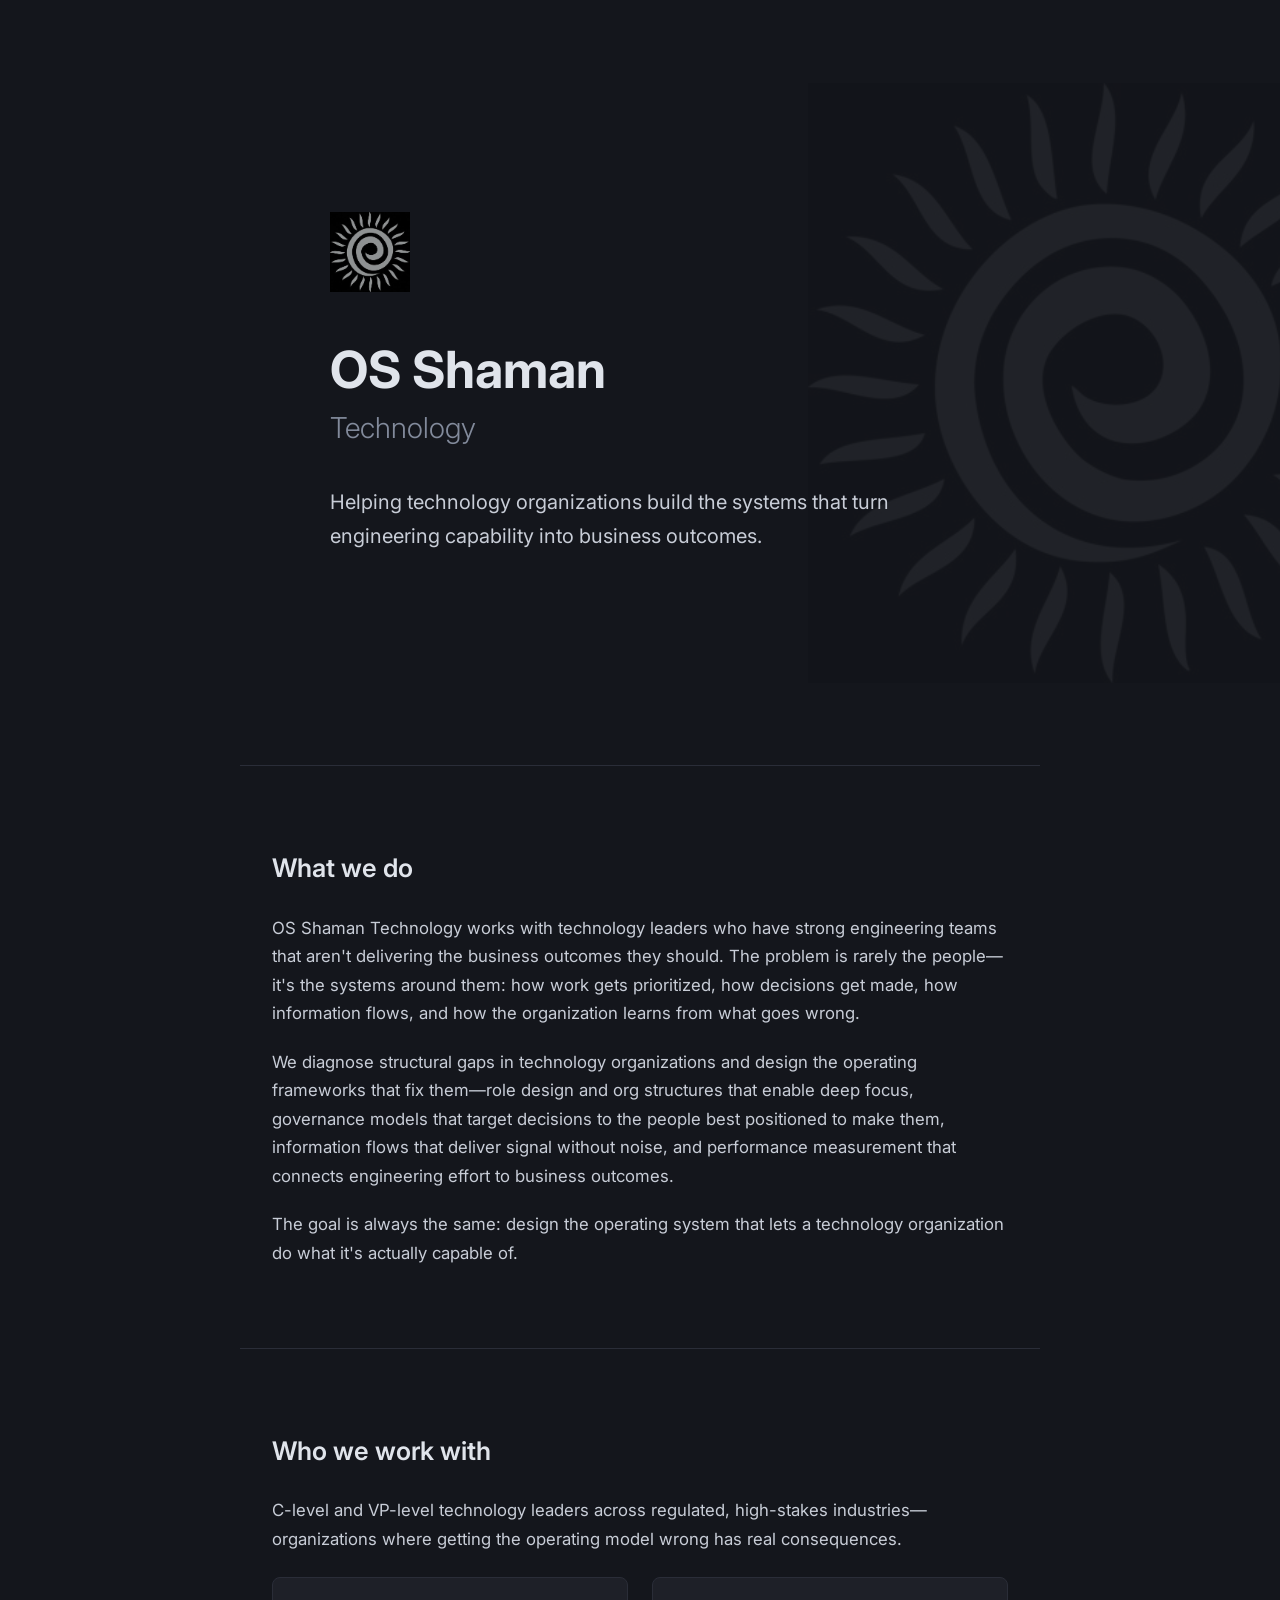
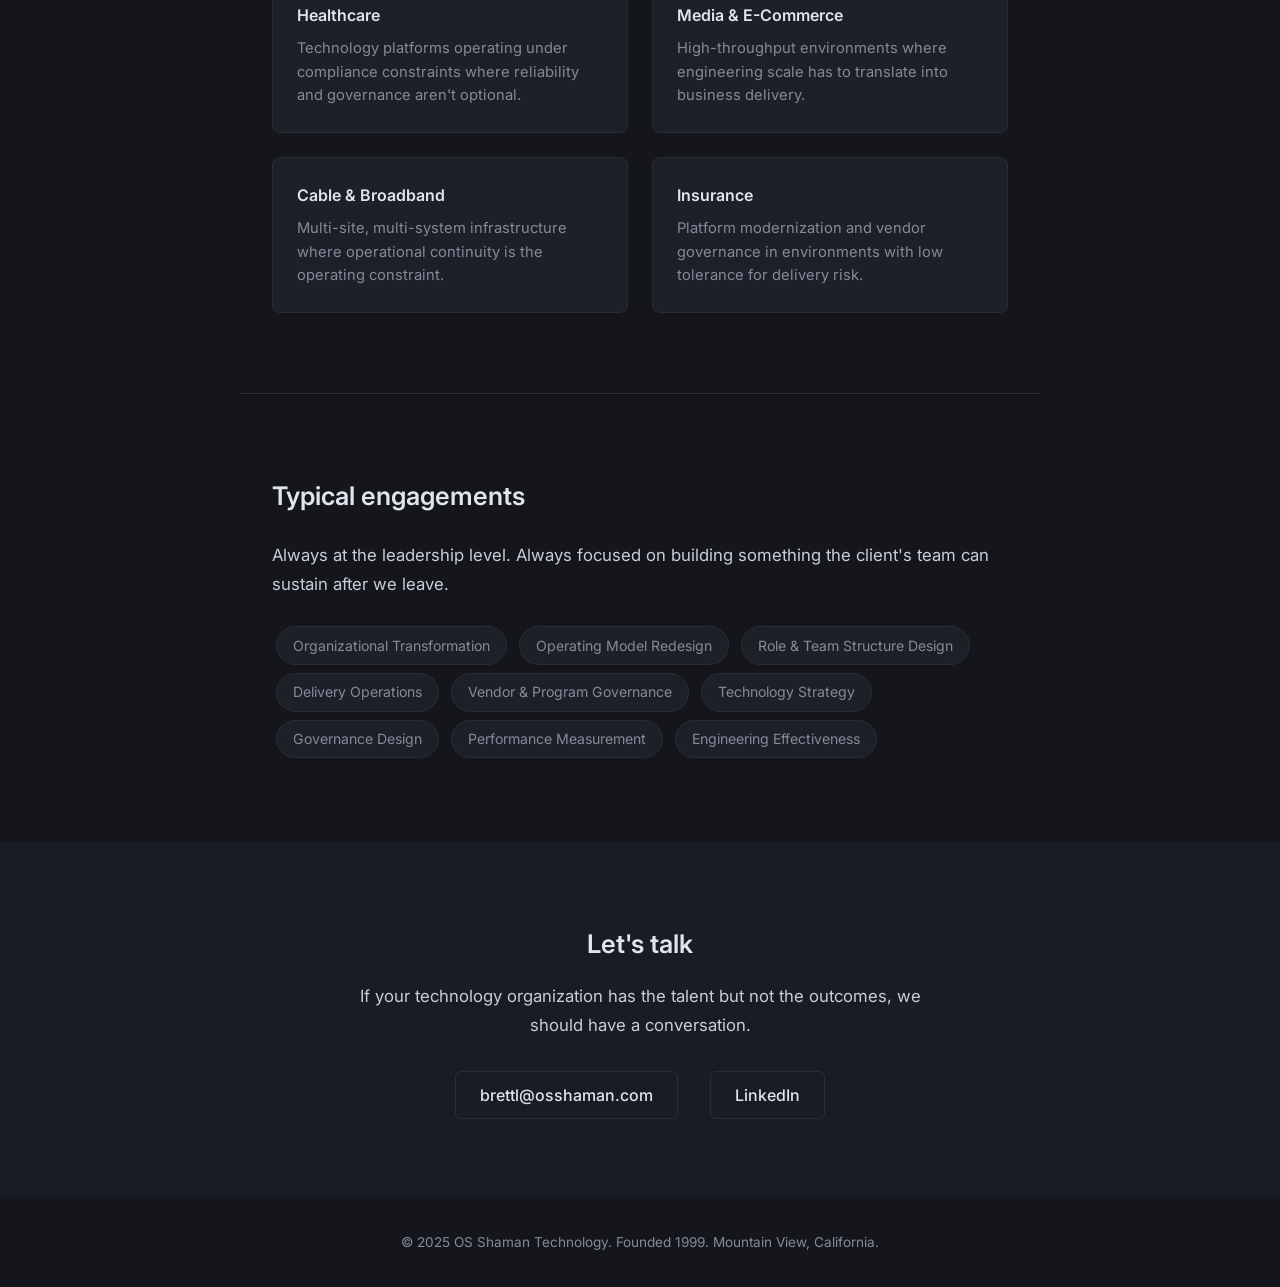
==== index.html @ b8c94a6d "Initial page" ====
<!DOCTYPE html>
<html lang="en">
<head>
    <meta charset="UTF-8">
    <meta name="viewport" content="width=device-width, initial-scale=1.0">
    <title>OS Shaman Technology</title>
    <meta name="description" content="Helping technology organizations build the systems that turn engineering capability into business outcomes.">
    <link rel="preconnect" href="https://fonts.googleapis.com">
    <link rel="preconnect" href="https://fonts.gstatic.com" crossorigin>
    <link href="https://fonts.googleapis.com/css2?family=Inter:wght@300;400;500;600;700&display=swap" rel="stylesheet">
    <style>
        * {
            margin: 0;
            padding: 0;
            box-sizing: border-box;
        }

        :root {
            --bg-primary: #14161c;
            --bg-secondary: #1a1c24;
            --bg-card: #1e2028;
            --text-primary: #c8cdd7;
            --text-heading: #e0e4eb;
            --text-muted: #828a9b;
            --accent: #8c94a5;
            --border: #2a2d38;
        }

        body {
            font-family: 'Inter', -apple-system, BlinkMacSystemFont, sans-serif;
            background-color: var(--bg-primary);
            color: var(--text-primary);
            line-height: 1.7;
            -webkit-font-smoothing: antialiased;
        }

        /* ── Hero ── */
        .hero {
            min-height: 85vh;
            display: flex;
            align-items: center;
            justify-content: center;
            padding: 4rem 2rem;
            position: relative;
            overflow: hidden;
        }

        .hero-bg {
            position: absolute;
            right: -10%;
            top: 50%;
            transform: translateY(-50%);
            width: 600px;
            height: 600px;
            opacity: 0.06;
            pointer-events: none;
        }

        .hero-bg img {
            width: 100%;
            height: 100%;
            object-fit: contain;
            filter: invert(1);
        }

        .hero-content {
            max-width: 800px;
            position: relative;
            z-index: 1;
        }

        .hero-logo {
            width: 80px;
            height: 80px;
            margin-bottom: 2.5rem;
            filter: invert(1) brightness(0.65);
        }

        .hero-title {
            font-size: 3.2rem;
            font-weight: 700;
            color: var(--text-heading);
            line-height: 1.15;
            margin-bottom: 0.3rem;
        }

        .hero-subtitle {
            font-size: 1.8rem;
            font-weight: 300;
            color: var(--text-muted);
            margin-bottom: 2rem;
        }

        .hero-tagline {
            font-size: 1.25rem;
            color: var(--text-primary);
            font-weight: 400;
            max-width: 620px;
            line-height: 1.7;
        }

        /* ── Sections ── */
        .section {
            padding: 5rem 2rem;
            max-width: 800px;
            margin: 0 auto;
        }

        .section-title {
            font-size: 1.6rem;
            font-weight: 600;
            color: var(--text-heading);
            margin-bottom: 1.5rem;
        }

        .section p {
            margin-bottom: 1.25rem;
            font-size: 1.05rem;
        }

        .section p:last-child {
            margin-bottom: 0;
        }

        /* ── Divider ── */
        .divider {
            max-width: 800px;
            margin: 0 auto;
            border: none;
            border-top: 1px solid var(--border);
        }

        /* ── Work With section ── */
        .work-with-grid {
            display: grid;
            grid-template-columns: 1fr 1fr;
            gap: 1.5rem;
            margin-top: 1.5rem;
        }

        .work-with-item {
            padding: 1.5rem;
            background: var(--bg-card);
            border: 1px solid var(--border);
            border-radius: 8px;
        }

        .work-with-item h3 {
            font-size: 1rem;
            font-weight: 600;
            color: var(--text-heading);
            margin-bottom: 0.5rem;
        }

        .work-with-item p {
            font-size: 0.92rem;
            color: var(--text-muted);
            margin-bottom: 0;
            line-height: 1.6;
        }

        /* ── Engagements ── */
        .engagements {
            margin-top: 1.5rem;
        }

        .engagement-tag {
            display: inline-block;
            padding: 0.4rem 1rem;
            background: var(--bg-card);
            border: 1px solid var(--border);
            border-radius: 20px;
            font-size: 0.88rem;
            color: var(--text-muted);
            margin: 0.25rem 0.25rem;
        }

        /* ── Contact ── */
        .contact {
            padding: 5rem 2rem;
            text-align: center;
            background: var(--bg-secondary);
        }

        .contact-inner {
            max-width: 600px;
            margin: 0 auto;
        }

        .contact-title {
            font-size: 1.6rem;
            font-weight: 600;
            color: var(--text-heading);
            margin-bottom: 1rem;
        }

        .contact-text {
            font-size: 1.05rem;
            color: var(--text-primary);
            margin-bottom: 2rem;
        }

        .contact-links {
            display: flex;
            justify-content: center;
            gap: 2rem;
            flex-wrap: wrap;
        }

        .contact-link {
            color: var(--text-heading);
            text-decoration: none;
            font-size: 1rem;
            font-weight: 500;
            padding: 0.6rem 1.5rem;
            border: 1px solid var(--border);
            border-radius: 6px;
            transition: border-color 0.2s, background 0.2s;
        }

        .contact-link:hover {
            border-color: var(--accent);
            background: var(--bg-card);
        }

        /* ── Footer ── */
        .footer {
            padding: 2rem;
            text-align: center;
            font-size: 0.85rem;
            color: var(--text-muted);
        }

        /* ── Responsive ── */
        @media (max-width: 768px) {
            .hero-title {
                font-size: 2.2rem;
            }
            .hero-subtitle {
                font-size: 1.3rem;
            }
            .hero-tagline {
                font-size: 1.05rem;
            }
            .work-with-grid {
                grid-template-columns: 1fr;
            }
            .hero-bg {
                width: 400px;
                height: 400px;
                right: -20%;
            }
            .section-title {
                font-size: 1.35rem;
            }
        }

        @media (max-width: 480px) {
            .hero-title {
                font-size: 1.8rem;
            }
            .hero-subtitle {
                font-size: 1.1rem;
            }
            .contact-links {
                flex-direction: column;
                align-items: center;
            }
        }
    </style>
</head>
<body>

    <!-- Hero -->
    <section class="hero">
        <div class="hero-bg">
            <img src="logo.jpg" alt="">
        </div>
        <div class="hero-content">
            <img src="logo.jpg" alt="OS Shaman" class="hero-logo">
            <h1 class="hero-title">OS Shaman</h1>
            <p class="hero-subtitle">Technology</p>
            <p class="hero-tagline">Helping technology organizations build the systems that turn engineering capability into business outcomes.</p>
        </div>
    </section>

    <hr class="divider">

    <!-- What We Do -->
    <section class="section">
        <h2 class="section-title">What we do</h2>
        <p>OS Shaman Technology works with technology leaders who have strong engineering teams that aren't delivering the business outcomes they should. The problem is rarely the people&mdash;it's the systems around them: how work gets prioritized, how decisions get made, how information flows, and how the organization learns from what goes wrong.</p>
        <p>We diagnose structural gaps in technology organizations and design the operating frameworks that fix them&mdash;role design and org structures that enable deep focus, governance models that target decisions to the people best positioned to make them, information flows that deliver signal without noise, and performance measurement that connects engineering effort to business outcomes.</p>
        <p>The goal is always the same: design the operating system that lets a technology organization do what it's actually capable of.</p>
    </section>

    <hr class="divider">

    <!-- Who We Work With -->
    <section class="section">
        <h2 class="section-title">Who we work with</h2>
        <p>C-level and VP-level technology leaders across regulated, high-stakes industries&mdash;organizations where getting the operating model wrong has real consequences.</p>
        <div class="work-with-grid">
            <div class="work-with-item">
                <h3>Healthcare</h3>
                <p>Technology platforms operating under compliance constraints where reliability and governance aren't optional.</p>
            </div>
            <div class="work-with-item">
                <h3>Media &amp; E-Commerce</h3>
                <p>High-throughput environments where engineering scale has to translate into business delivery.</p>
            </div>
            <div class="work-with-item">
                <h3>Cable &amp; Broadband</h3>
                <p>Multi-site, multi-system infrastructure where operational continuity is the operating constraint.</p>
            </div>
            <div class="work-with-item">
                <h3>Insurance</h3>
                <p>Platform modernization and vendor governance in environments with low tolerance for delivery risk.</p>
            </div>
        </div>
    </section>

    <hr class="divider">

    <!-- Typical Engagements -->
    <section class="section">
        <h2 class="section-title">Typical engagements</h2>
        <p>Always at the leadership level. Always focused on building something the client's team can sustain after we leave.</p>
        <div class="engagements">
            <span class="engagement-tag">Organizational Transformation</span>
            <span class="engagement-tag">Operating Model Redesign</span>
            <span class="engagement-tag">Role &amp; Team Structure Design</span>
            <span class="engagement-tag">Delivery Operations</span>
            <span class="engagement-tag">Vendor &amp; Program Governance</span>
            <span class="engagement-tag">Technology Strategy</span>
            <span class="engagement-tag">Governance Design</span>
            <span class="engagement-tag">Performance Measurement</span>
            <span class="engagement-tag">Engineering Effectiveness</span>
        </div>
    </section>

    <!-- Contact -->
    <section class="contact">
        <div class="contact-inner">
            <h2 class="contact-title">Let's talk</h2>
            <p class="contact-text">If your technology organization has the talent but not the outcomes, we should have a conversation.</p>
            <div class="contact-links">
                <a href="mailto:brettl@osshaman.com" class="contact-link">brettl@osshaman.com</a>
                <a href="https://www.linkedin.com/in/blemoine" class="contact-link" target="_blank" rel="noopener">LinkedIn</a>
            </div>
        </div>
    </section>

    <footer class="footer">
        &copy; 2025 OS Shaman Technology. Founded 1999. Mountain View, California.
    </footer>

</body>
</html>
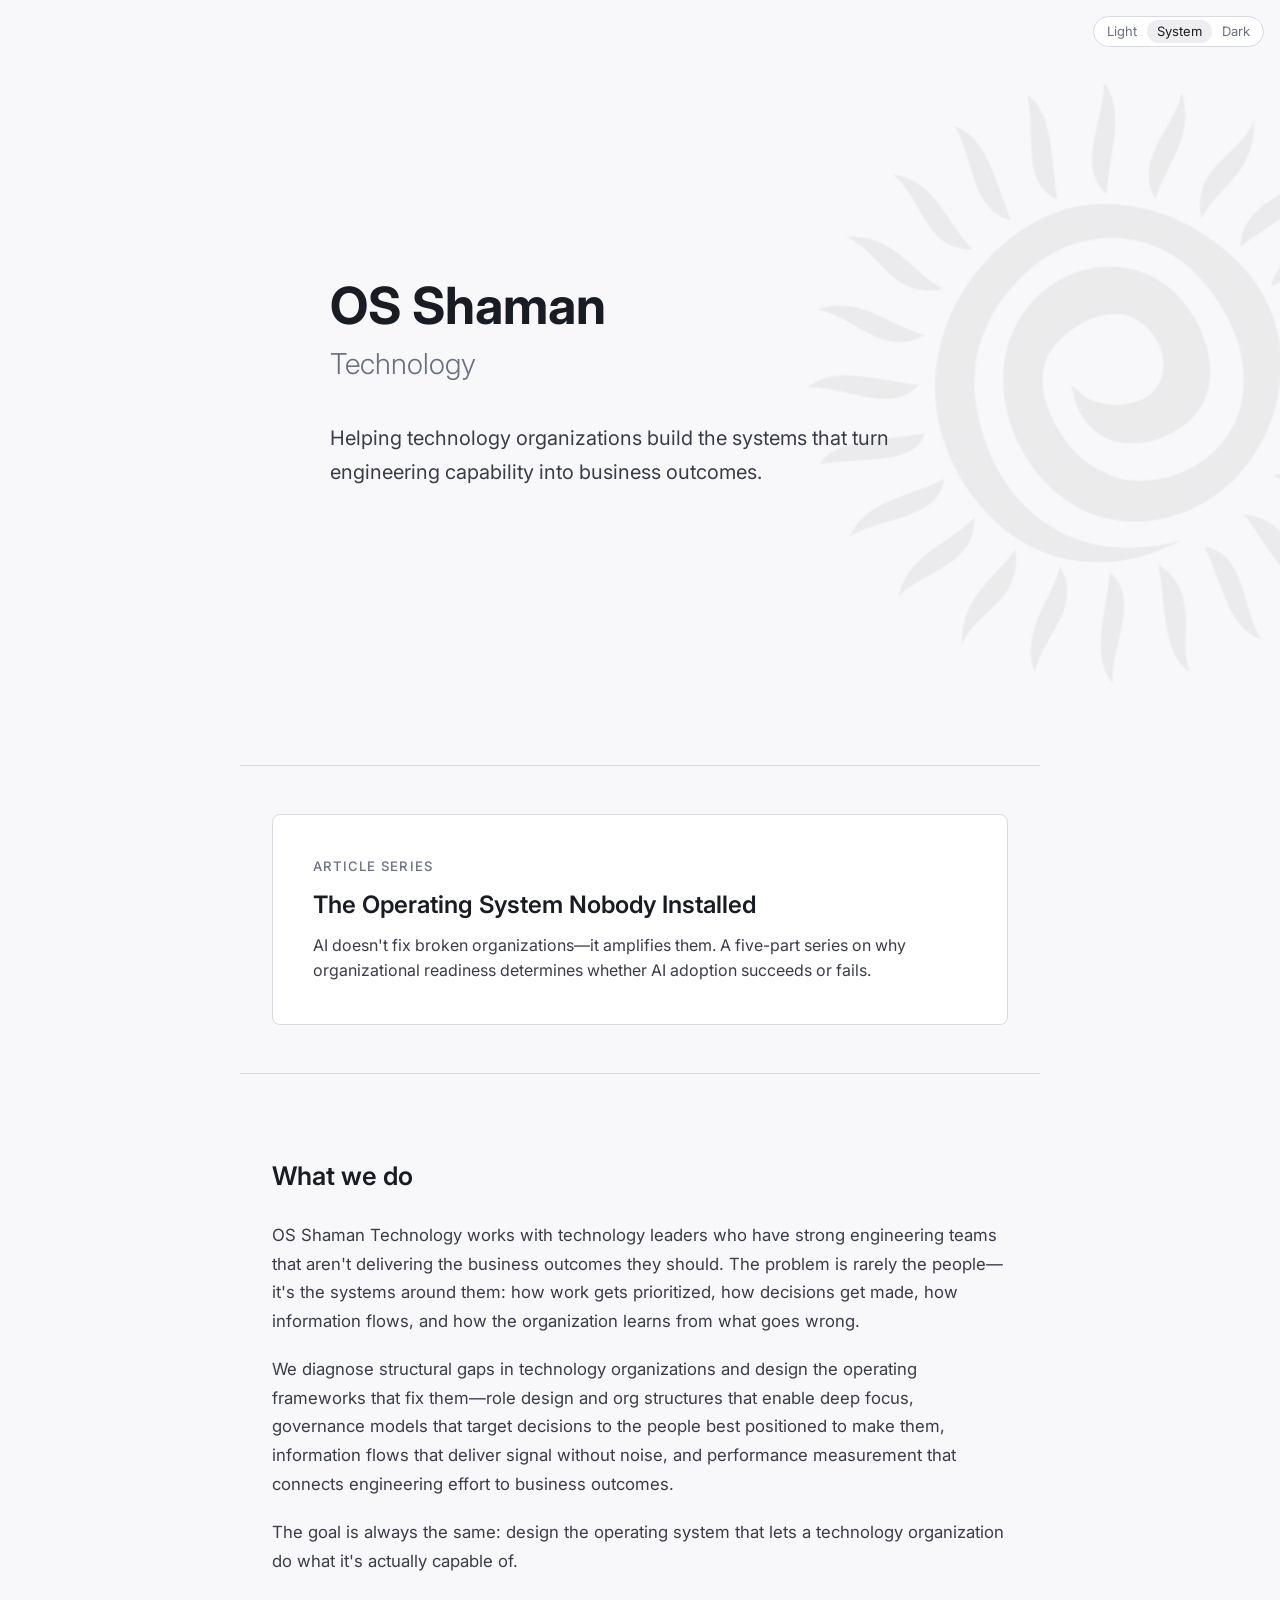
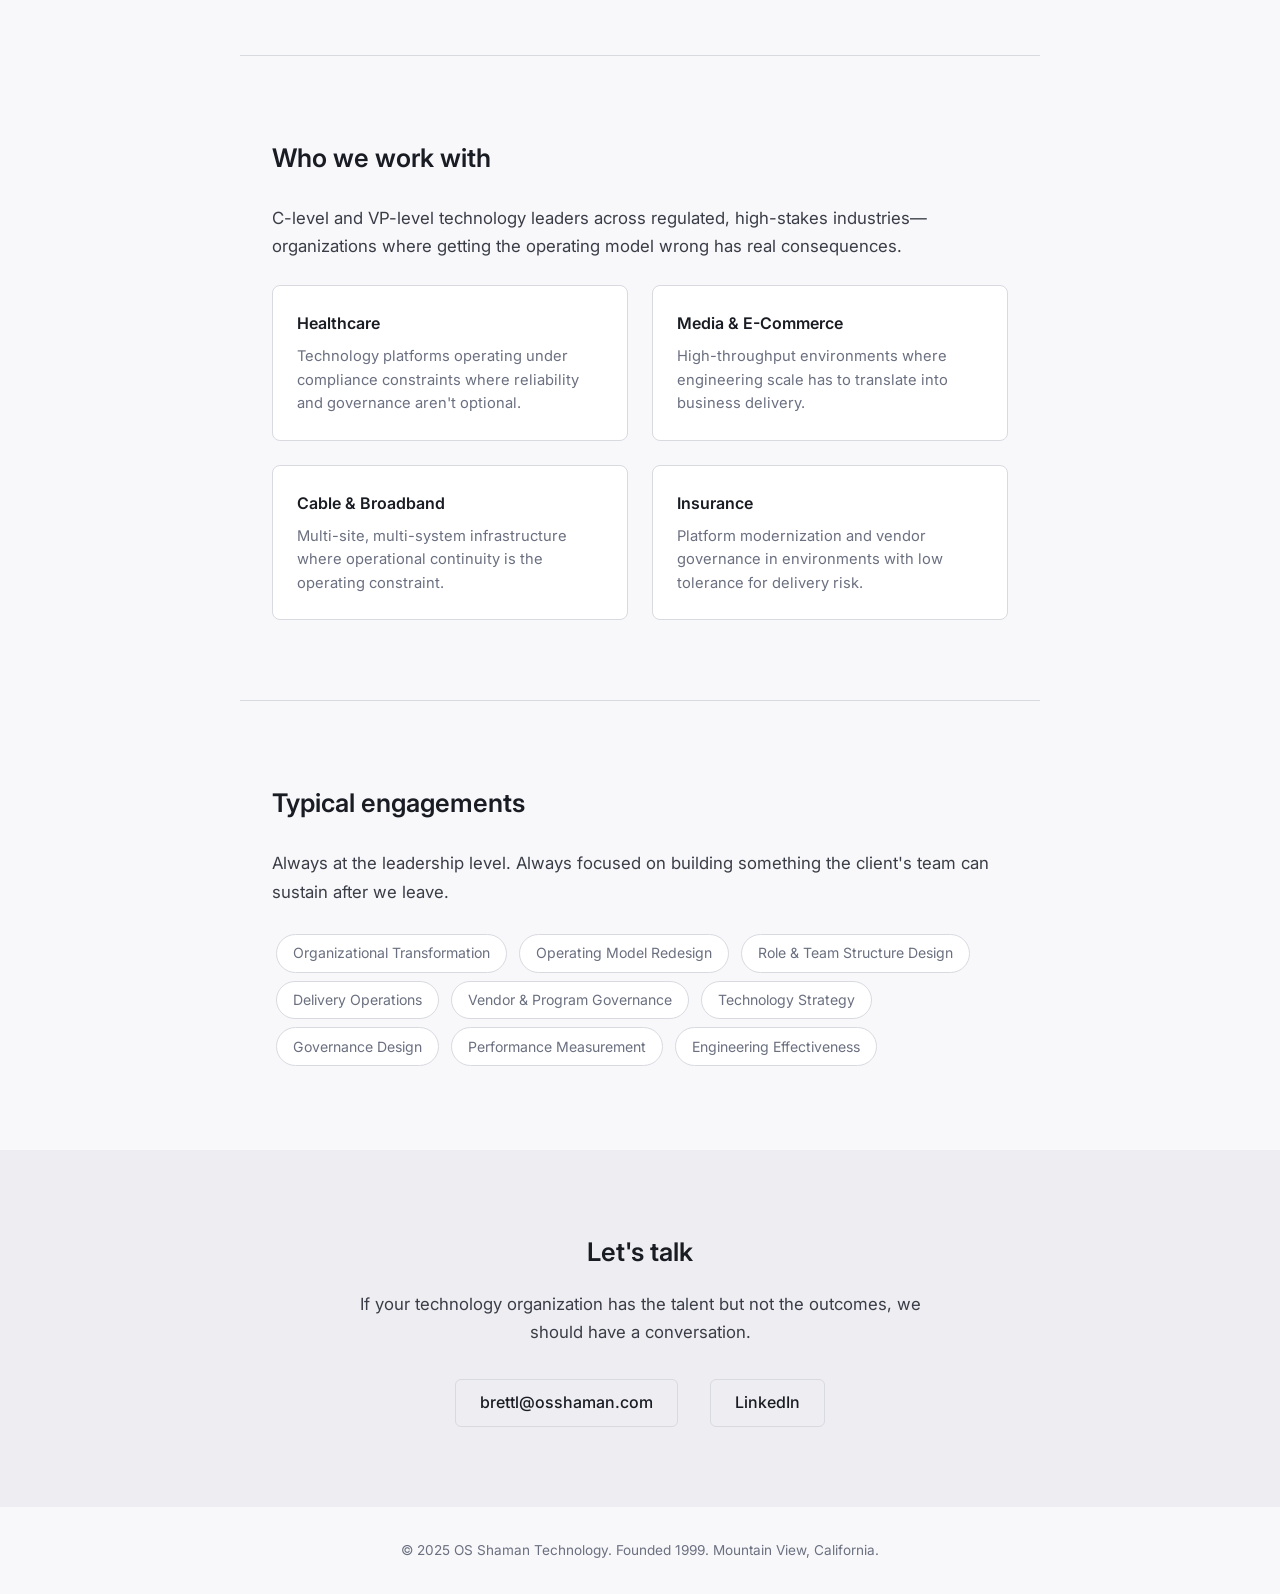
==== commit e6d379c7: "Add article series: The Operating System Nobody Installed" ====
--- a/index.html
+++ b/index.html
@@ -8,268 +8,10 @@
     <link rel="preconnect" href="https://fonts.googleapis.com">
     <link rel="preconnect" href="https://fonts.gstatic.com" crossorigin>
     <link href="https://fonts.googleapis.com/css2?family=Inter:wght@300;400;500;600;700&display=swap" rel="stylesheet">
-    <style>
-        * {
-            margin: 0;
-            padding: 0;
-            box-sizing: border-box;
-        }
-
-        :root {
-            --bg-primary: #14161c;
-            --bg-secondary: #1a1c24;
-            --bg-card: #1e2028;
-            --text-primary: #c8cdd7;
-            --text-heading: #e0e4eb;
-            --text-muted: #828a9b;
-            --accent: #8c94a5;
-            --border: #2a2d38;
-        }
-
-        body {
-            font-family: 'Inter', -apple-system, BlinkMacSystemFont, sans-serif;
-            background-color: var(--bg-primary);
-            color: var(--text-primary);
-            line-height: 1.7;
-            -webkit-font-smoothing: antialiased;
-        }
-
-        /* ── Hero ── */
-        .hero {
-            min-height: 85vh;
-            display: flex;
-            align-items: center;
-            justify-content: center;
-            padding: 4rem 2rem;
-            position: relative;
-            overflow: hidden;
-        }
-
-        .hero-bg {
-            position: absolute;
-            right: -10%;
-            top: 50%;
-            transform: translateY(-50%);
-            width: 600px;
-            height: 600px;
-            opacity: 0.06;
-            pointer-events: none;
-        }
-
-        .hero-bg img {
-            width: 100%;
-            height: 100%;
-            object-fit: contain;
-            filter: invert(1);
-        }
-
-        .hero-content {
-            max-width: 800px;
-            position: relative;
-            z-index: 1;
-        }
-
-        .hero-logo {
-            width: 80px;
-            height: 80px;
-            margin-bottom: 2.5rem;
-            filter: invert(1) brightness(0.65);
-        }
-
-        .hero-title {
-            font-size: 3.2rem;
-            font-weight: 700;
-            color: var(--text-heading);
-            line-height: 1.15;
-            margin-bottom: 0.3rem;
-        }
-
-        .hero-subtitle {
-            font-size: 1.8rem;
-            font-weight: 300;
-            color: var(--text-muted);
-            margin-bottom: 2rem;
-        }
-
-        .hero-tagline {
-            font-size: 1.25rem;
-            color: var(--text-primary);
-            font-weight: 400;
-            max-width: 620px;
-            line-height: 1.7;
-        }
-
-        /* ── Sections ── */
-        .section {
-            padding: 5rem 2rem;
-            max-width: 800px;
-            margin: 0 auto;
-        }
-
-        .section-title {
-            font-size: 1.6rem;
-            font-weight: 600;
-            color: var(--text-heading);
-            margin-bottom: 1.5rem;
-        }
-
-        .section p {
-            margin-bottom: 1.25rem;
-            font-size: 1.05rem;
-        }
-
-        .section p:last-child {
-            margin-bottom: 0;
-        }
-
-        /* ── Divider ── */
-        .divider {
-            max-width: 800px;
-            margin: 0 auto;
-            border: none;
-            border-top: 1px solid var(--border);
-        }
-
-        /* ── Work With section ── */
-        .work-with-grid {
-            display: grid;
-            grid-template-columns: 1fr 1fr;
-            gap: 1.5rem;
-            margin-top: 1.5rem;
-        }
-
-        .work-with-item {
-            padding: 1.5rem;
-            background: var(--bg-card);
-            border: 1px solid var(--border);
-            border-radius: 8px;
-        }
-
-        .work-with-item h3 {
-            font-size: 1rem;
-            font-weight: 600;
-            color: var(--text-heading);
-            margin-bottom: 0.5rem;
-        }
-
-        .work-with-item p {
-            font-size: 0.92rem;
-            color: var(--text-muted);
-            margin-bottom: 0;
-            line-height: 1.6;
-        }
-
-        /* ── Engagements ── */
-        .engagements {
-            margin-top: 1.5rem;
-        }
-
-        .engagement-tag {
-            display: inline-block;
-            padding: 0.4rem 1rem;
-            background: var(--bg-card);
-            border: 1px solid var(--border);
-            border-radius: 20px;
-            font-size: 0.88rem;
-            color: var(--text-muted);
-            margin: 0.25rem 0.25rem;
-        }
-
-        /* ── Contact ── */
-        .contact {
-            padding: 5rem 2rem;
-            text-align: center;
-            background: var(--bg-secondary);
-        }
-
-        .contact-inner {
-            max-width: 600px;
-            margin: 0 auto;
-        }
-
-        .contact-title {
-            font-size: 1.6rem;
-            font-weight: 600;
-            color: var(--text-heading);
-            margin-bottom: 1rem;
-        }
-
-        .contact-text {
-            font-size: 1.05rem;
-            color: var(--text-primary);
-            margin-bottom: 2rem;
-        }
-
-        .contact-links {
-            display: flex;
-            justify-content: center;
-            gap: 2rem;
-            flex-wrap: wrap;
-        }
-
-        .contact-link {
-            color: var(--text-heading);
-            text-decoration: none;
-            font-size: 1rem;
-            font-weight: 500;
-            padding: 0.6rem 1.5rem;
-            border: 1px solid var(--border);
-            border-radius: 6px;
-            transition: border-color 0.2s, background 0.2s;
-        }
-
-        .contact-link:hover {
-            border-color: var(--accent);
-            background: var(--bg-card);
-        }
-
-        /* ── Footer ── */
-        .footer {
-            padding: 2rem;
-            text-align: center;
-            font-size: 0.85rem;
-            color: var(--text-muted);
-        }
-
-        /* ── Responsive ── */
-        @media (max-width: 768px) {
-            .hero-title {
-                font-size: 2.2rem;
-            }
-            .hero-subtitle {
-                font-size: 1.3rem;
-            }
-            .hero-tagline {
-                font-size: 1.05rem;
-            }
-            .work-with-grid {
-                grid-template-columns: 1fr;
-            }
-            .hero-bg {
-                width: 400px;
-                height: 400px;
-                right: -20%;
-            }
-            .section-title {
-                font-size: 1.35rem;
-            }
-        }
-
-        @media (max-width: 480px) {
-            .hero-title {
-                font-size: 1.8rem;
-            }
-            .hero-subtitle {
-                font-size: 1.1rem;
-            }
-            .contact-links {
-                flex-direction: column;
-                align-items: center;
-            }
-        }
-    </style>
+    <link rel="stylesheet" href="style.css">
 </head>
 <body>
+    <div class="theme-toggle"><button data-theme="light" aria-label="Light mode">Light</button><button data-theme="system" aria-label="System theme">System</button><button data-theme="dark" aria-label="Dark mode">Dark</button></div>
 
     <!-- Hero -->
     <section class="hero">
@@ -277,12 +19,22 @@
             <img src="logo.jpg" alt="">
         </div>
         <div class="hero-content">
-            <img src="logo.jpg" alt="OS Shaman" class="hero-logo">
             <h1 class="hero-title">OS Shaman</h1>
             <p class="hero-subtitle">Technology</p>
             <p class="hero-tagline">Helping technology organizations build the systems that turn engineering capability into business outcomes.</p>
         </div>
     </section>
+
+    <hr class="divider">
+
+    <!-- Series -->
+    <div class="series-promo">
+        <a href="series/index.html" class="series-card">
+            <p class="series-card-label">Article Series</p>
+            <p class="series-card-title">The Operating System Nobody Installed</p>
+            <p class="series-card-desc">AI doesn't fix broken organizations&mdash;it amplifies them. A five-part series on why organizational readiness determines whether AI adoption succeeds or fails.</p>
+        </a>
+    </div>
 
     <hr class="divider">
 
@@ -355,5 +107,6 @@
         &copy; 2025 OS Shaman Technology. Founded 1999. Mountain View, California.
     </footer>
 
+    <script src="theme.js"></script>
 </body>
 </html>
--- a/style.css
+++ b/style.css
@@ -0,0 +1,764 @@
+/* ═══════════════════════════════════════════════════
+   OS Shaman — Shared Styles
+   Dark-first, respects prefers-color-scheme
+   ═══════════════════════════════════════════════════ */
+
+* {
+    margin: 0;
+    padding: 0;
+    box-sizing: border-box;
+}
+
+/* ── Color tokens (dark default) ── */
+:root {
+    --bg-primary: #14161c;
+    --bg-secondary: #1a1c24;
+    --bg-card: #1e2028;
+    --text-primary: #c8cdd7;
+    --text-heading: #e0e4eb;
+    --text-muted: #828a9b;
+    --accent: #8c94a5;
+    --border: #2a2d38;
+    --link: #9aa3b4;
+    --link-hover: #c8cdd7;
+    --svg-fill: #828a9b;
+    --svg-fill-light: #3a3e4c;
+    --svg-stroke: #4a4f60;
+    --logo-filter: invert(1) brightness(0.65);
+    --logo-bg-filter: invert(1);
+    color-scheme: dark light;
+}
+
+/* ── Light via system preference (when not forced dark) ── */
+@media (prefers-color-scheme: light) {
+    :root:not([data-theme="dark"]) {
+        --bg-primary: #f8f8fa;
+        --bg-secondary: #eeeef2;
+        --bg-card: #ffffff;
+        --text-primary: #3a3d47;
+        --text-heading: #1a1c24;
+        --text-muted: #6b7080;
+        --accent: #5a6172;
+        --border: #d8dae0;
+        --link: #5a6172;
+        --link-hover: #1a1c24;
+        --svg-fill: #6b7080;
+        --svg-fill-light: #d0d2d8;
+        --svg-stroke: #8890a0;
+        --logo-filter: brightness(0.35);
+        --logo-bg-filter: none;
+        color-scheme: light;
+    }
+}
+
+/* ── Light via explicit toggle ── */
+:root[data-theme="light"] {
+    --bg-primary: #f8f8fa;
+    --bg-secondary: #eeeef2;
+    --bg-card: #ffffff;
+    --text-primary: #3a3d47;
+    --text-heading: #1a1c24;
+    --text-muted: #6b7080;
+    --accent: #5a6172;
+    --border: #d8dae0;
+    --link: #5a6172;
+    --link-hover: #1a1c24;
+    --svg-fill: #6b7080;
+    --svg-fill-light: #d0d2d8;
+    --svg-stroke: #8890a0;
+    --logo-filter: brightness(0.35);
+    --logo-bg-filter: none;
+    color-scheme: light;
+}
+
+/* ── Theme toggle ── */
+.theme-toggle {
+    position: fixed;
+    top: 1rem;
+    right: 1rem;
+    z-index: 100;
+    display: flex;
+    gap: 0;
+    background: var(--bg-card);
+    border: 1px solid var(--border);
+    border-radius: 20px;
+    padding: 3px;
+    font-family: inherit;
+    transition: background 0.2s, border-color 0.2s;
+}
+
+.theme-toggle button {
+    background: none;
+    border: none;
+    padding: 5px 10px;
+    border-radius: 16px;
+    cursor: pointer;
+    font-size: 13px;
+    line-height: 1;
+    color: var(--text-muted);
+    transition: background 0.2s, color 0.2s;
+    font-family: inherit;
+}
+
+.theme-toggle button:hover {
+    color: var(--text-heading);
+}
+
+.theme-toggle button.active {
+    background: var(--bg-secondary);
+    color: var(--text-heading);
+}
+
+@media (max-width: 480px) {
+    .theme-toggle {
+        top: 0.5rem;
+        right: 0.5rem;
+    }
+    .theme-toggle button {
+        padding: 4px 7px;
+        font-size: 12px;
+    }
+}
+
+/* ── Fixed controls group (toggle + nav) ── */
+.fixed-controls {
+    position: fixed;
+    top: 1rem;
+    right: 1rem;
+    z-index: 100;
+    display: flex;
+    flex-direction: column;
+    align-items: center;
+    gap: 0.35rem;
+}
+
+.fixed-controls .theme-toggle {
+    position: static;
+}
+
+/* ── Article nav arrows ── */
+.fixed-nav {
+    display: flex;
+    gap: 0.25rem;
+}
+
+.fixed-nav a,
+.fixed-nav span {
+    display: flex;
+    align-items: center;
+    justify-content: center;
+    width: 32px;
+    height: 28px;
+    border-radius: 6px;
+    font-size: 14px;
+    line-height: 1;
+    text-decoration: none;
+    transition: background 0.2s, color 0.2s;
+}
+
+.fixed-nav a {
+    color: var(--text-muted);
+    cursor: pointer;
+}
+
+.fixed-nav a:hover {
+    color: var(--text-heading);
+    background: var(--bg-card);
+}
+
+.fixed-nav .disabled {
+    color: var(--text-muted);
+    opacity: 0.25;
+    cursor: default;
+}
+
+@media (max-width: 480px) {
+    .fixed-controls {
+        top: 0.5rem;
+        right: 0.5rem;
+    }
+    .fixed-nav a,
+    .fixed-nav span {
+        width: 28px;
+        height: 24px;
+        font-size: 12px;
+    }
+}
+
+body {
+    font-family: 'Inter', -apple-system, BlinkMacSystemFont, sans-serif;
+    background-color: var(--bg-primary);
+    color: var(--text-primary);
+    line-height: 1.7;
+    -webkit-font-smoothing: antialiased;
+}
+
+a {
+    color: var(--link);
+    text-decoration: none;
+    transition: color 0.2s;
+}
+
+a:hover {
+    color: var(--link-hover);
+}
+
+
+/* ═══════════════════════════════════════════════════
+   Homepage styles
+   ═══════════════════════════════════════════════════ */
+
+/* ── Hero ── */
+.hero {
+    min-height: 85vh;
+    display: flex;
+    align-items: center;
+    justify-content: center;
+    padding: 4rem 2rem;
+    position: relative;
+    overflow: hidden;
+}
+
+.hero-bg {
+    position: absolute;
+    right: -10%;
+    top: 50%;
+    transform: translateY(-50%);
+    width: 600px;
+    height: 600px;
+    opacity: 0.06;
+    pointer-events: none;
+}
+
+.hero-bg img {
+    width: 100%;
+    height: 100%;
+    object-fit: contain;
+    filter: var(--logo-bg-filter);
+}
+
+.hero-content {
+    max-width: 800px;
+    position: relative;
+    z-index: 1;
+}
+
+.hero-logo {
+    width: 80px;
+    height: 80px;
+    margin-bottom: 2.5rem;
+    filter: var(--logo-filter);
+}
+
+.hero-title {
+    font-size: 3.2rem;
+    font-weight: 700;
+    color: var(--text-heading);
+    line-height: 1.15;
+    margin-bottom: 0.3rem;
+}
+
+.hero-subtitle {
+    font-size: 1.8rem;
+    font-weight: 300;
+    color: var(--text-muted);
+    margin-bottom: 2rem;
+}
+
+.hero-tagline {
+    font-size: 1.25rem;
+    color: var(--text-primary);
+    font-weight: 400;
+    max-width: 620px;
+    line-height: 1.7;
+}
+
+/* ── Sections ── */
+.section {
+    padding: 5rem 2rem;
+    max-width: 800px;
+    margin: 0 auto;
+}
+
+.section-title {
+    font-size: 1.6rem;
+    font-weight: 600;
+    color: var(--text-heading);
+    margin-bottom: 1.5rem;
+}
+
+.section p {
+    margin-bottom: 1.25rem;
+    font-size: 1.05rem;
+}
+
+.section p:last-child {
+    margin-bottom: 0;
+}
+
+/* ── Divider ── */
+.divider {
+    max-width: 800px;
+    margin: 0 auto;
+    border: none;
+    border-top: 1px solid var(--border);
+}
+
+/* ── Work With section ── */
+.work-with-grid {
+    display: grid;
+    grid-template-columns: 1fr 1fr;
+    gap: 1.5rem;
+    margin-top: 1.5rem;
+}
+
+.work-with-item {
+    padding: 1.5rem;
+    background: var(--bg-card);
+    border: 1px solid var(--border);
+    border-radius: 8px;
+}
+
+.work-with-item h3 {
+    font-size: 1rem;
+    font-weight: 600;
+    color: var(--text-heading);
+    margin-bottom: 0.5rem;
+}
+
+.work-with-item p {
+    font-size: 0.92rem;
+    color: var(--text-muted);
+    margin-bottom: 0;
+    line-height: 1.6;
+}
+
+/* ── Engagements ── */
+.engagements {
+    margin-top: 1.5rem;
+}
+
+.engagement-tag {
+    display: inline-block;
+    padding: 0.4rem 1rem;
+    background: var(--bg-card);
+    border: 1px solid var(--border);
+    border-radius: 20px;
+    font-size: 0.88rem;
+    color: var(--text-muted);
+    margin: 0.25rem 0.25rem;
+}
+
+/* ── Contact ── */
+.contact {
+    padding: 5rem 2rem;
+    text-align: center;
+    background: var(--bg-secondary);
+}
+
+.contact-inner {
+    max-width: 600px;
+    margin: 0 auto;
+}
+
+.contact-title {
+    font-size: 1.6rem;
+    font-weight: 600;
+    color: var(--text-heading);
+    margin-bottom: 1rem;
+}
+
+.contact-text {
+    font-size: 1.05rem;
+    color: var(--text-primary);
+    margin-bottom: 2rem;
+}
+
+.contact-links {
+    display: flex;
+    justify-content: center;
+    gap: 2rem;
+    flex-wrap: wrap;
+}
+
+.contact-link {
+    color: var(--text-heading);
+    text-decoration: none;
+    font-size: 1rem;
+    font-weight: 500;
+    padding: 0.6rem 1.5rem;
+    border: 1px solid var(--border);
+    border-radius: 6px;
+    transition: border-color 0.2s, background 0.2s;
+}
+
+.contact-link:hover {
+    border-color: var(--accent);
+    background: var(--bg-card);
+}
+
+/* ── Footer ── */
+.footer {
+    padding: 2rem;
+    text-align: center;
+    font-size: 0.85rem;
+    color: var(--text-muted);
+}
+
+/* ── Series promo card (homepage) ── */
+.series-promo {
+    max-width: 800px;
+    margin: 0 auto;
+    padding: 3rem 2rem;
+}
+
+.series-card {
+    background: var(--bg-card);
+    border: 1px solid var(--border);
+    border-radius: 8px;
+    padding: 2.5rem;
+    display: block;
+    text-decoration: none;
+    transition: border-color 0.2s, background 0.2s;
+}
+
+.series-card:hover {
+    border-color: var(--accent);
+    background: var(--bg-secondary);
+}
+
+.series-card-label {
+    font-size: 0.82rem;
+    font-weight: 500;
+    text-transform: uppercase;
+    letter-spacing: 0.08em;
+    color: var(--text-muted);
+    margin-bottom: 0.75rem;
+}
+
+.series-card-title {
+    font-size: 1.5rem;
+    font-weight: 600;
+    color: var(--text-heading);
+    margin-bottom: 0.75rem;
+    line-height: 1.3;
+}
+
+.series-card-desc {
+    font-size: 1rem;
+    color: var(--text-primary);
+    line-height: 1.6;
+}
+
+
+/* ═══════════════════════════════════════════════════
+   Article / Series pages
+   ═══════════════════════════════════════════════════ */
+
+/* ── Site nav ── */
+.site-nav {
+    padding: 1.5rem 2rem;
+    max-width: 800px;
+    margin: 0 auto;
+}
+
+.site-nav a {
+    font-size: 0.88rem;
+    font-weight: 500;
+    color: var(--text-muted);
+    text-decoration: none;
+    transition: color 0.2s;
+}
+
+.site-nav a:hover {
+    color: var(--text-heading);
+}
+
+.nav-sep {
+    color: var(--text-muted);
+    margin: 0 0.5rem;
+    opacity: 0.5;
+}
+
+/* ── Article header ── */
+.article-header {
+    max-width: 800px;
+    margin: 0 auto;
+    padding: 2rem 2rem 0;
+}
+
+.article-header-graphic {
+    width: 100%;
+    height: 120px;
+    margin-bottom: 2.5rem;
+    border-radius: 6px;
+    overflow: hidden;
+}
+
+.article-header-graphic svg {
+    width: 100%;
+    height: 100%;
+}
+
+.article-series-label {
+    font-size: 0.82rem;
+    font-weight: 500;
+    text-transform: uppercase;
+    letter-spacing: 0.08em;
+    color: var(--text-muted);
+    margin-bottom: 0.75rem;
+}
+
+.article-number {
+    font-size: 0.88rem;
+    color: var(--text-muted);
+    margin-bottom: 0.5rem;
+}
+
+.article-title {
+    font-size: 2.4rem;
+    font-weight: 700;
+    color: var(--text-heading);
+    line-height: 1.2;
+    margin-bottom: 1rem;
+}
+
+.article-author {
+    font-size: 0.95rem;
+    color: var(--text-muted);
+    margin-bottom: 0.5rem;
+}
+
+/* ── Article body ── */
+.article-body {
+    max-width: 800px;
+    margin: 0 auto;
+    padding: 2.5rem 2rem 4rem;
+}
+
+.article-body p {
+    font-size: 1.08rem;
+    line-height: 1.8;
+    margin-bottom: 1.5rem;
+}
+
+.article-body p:last-child {
+    margin-bottom: 0;
+}
+
+.article-body a {
+    color: var(--link);
+    text-decoration: underline;
+    text-underline-offset: 2px;
+}
+
+.article-body a:hover {
+    color: var(--link-hover);
+}
+
+/* ── Inline SVG diagram (hub/spoke) ── */
+.article-diagram {
+    margin: 2.5rem auto;
+    text-align: center;
+}
+
+.article-diagram svg {
+    max-width: 100%;
+    height: auto;
+}
+
+.article-diagram figcaption {
+    font-size: 0.85rem;
+    color: var(--text-muted);
+    margin-top: 0.75rem;
+    font-style: italic;
+}
+
+/* ── Article footer nav ── */
+.article-nav {
+    max-width: 800px;
+    margin: 0 auto;
+    padding: 0 2rem 4rem;
+    display: flex;
+    justify-content: space-between;
+    gap: 1rem;
+}
+
+.article-nav a {
+    display: block;
+    padding: 1.25rem 1.5rem;
+    background: var(--bg-card);
+    border: 1px solid var(--border);
+    border-radius: 8px;
+    text-decoration: none;
+    transition: border-color 0.2s, background 0.2s;
+    max-width: 48%;
+}
+
+.article-nav a:hover {
+    border-color: var(--accent);
+    background: var(--bg-secondary);
+}
+
+.article-nav-label {
+    font-size: 0.78rem;
+    text-transform: uppercase;
+    letter-spacing: 0.06em;
+    color: var(--text-muted);
+    margin-bottom: 0.3rem;
+}
+
+.article-nav-title {
+    font-size: 0.95rem;
+    font-weight: 500;
+    color: var(--text-heading);
+    line-height: 1.3;
+}
+
+.article-nav .next {
+    text-align: right;
+    margin-left: auto;
+}
+
+/* ═══════════════════════════════════════════════════
+   Series landing page
+   ═══════════════════════════════════════════════════ */
+
+.series-header {
+    max-width: 800px;
+    margin: 0 auto;
+    padding: 3rem 2rem 1rem;
+}
+
+.series-title {
+    font-size: 2.4rem;
+    font-weight: 700;
+    color: var(--text-heading);
+    line-height: 1.2;
+    margin-bottom: 0.75rem;
+}
+
+.series-subtitle {
+    font-size: 1.15rem;
+    color: var(--text-primary);
+    line-height: 1.7;
+    max-width: 640px;
+}
+
+.series-author {
+    font-size: 0.95rem;
+    color: var(--text-muted);
+    margin-top: 1rem;
+}
+
+.series-toc {
+    max-width: 800px;
+    margin: 0 auto;
+    padding: 2rem 2rem 4rem;
+}
+
+.toc-item {
+    display: block;
+    padding: 1.75rem 2rem;
+    background: var(--bg-card);
+    border: 1px solid var(--border);
+    border-radius: 8px;
+    text-decoration: none;
+    transition: border-color 0.2s, background 0.2s;
+    margin-bottom: 1rem;
+}
+
+.toc-item:hover {
+    border-color: var(--accent);
+    background: var(--bg-secondary);
+}
+
+.toc-item-number {
+    font-size: 0.78rem;
+    text-transform: uppercase;
+    letter-spacing: 0.06em;
+    color: var(--text-muted);
+    margin-bottom: 0.35rem;
+}
+
+.toc-item-title {
+    font-size: 1.2rem;
+    font-weight: 600;
+    color: var(--text-heading);
+    margin-bottom: 0.35rem;
+    line-height: 1.3;
+}
+
+.toc-item-desc {
+    font-size: 0.92rem;
+    color: var(--text-muted);
+    line-height: 1.5;
+}
+
+.toc-epilogue {
+    margin-top: 2rem;
+    padding-top: 2rem;
+    border-top: 1px solid var(--border);
+}
+
+
+/* ═══════════════════════════════════════════════════
+   Responsive
+   ═══════════════════════════════════════════════════ */
+
+@media (max-width: 768px) {
+    .hero-title {
+        font-size: 2.2rem;
+    }
+    .hero-subtitle {
+        font-size: 1.3rem;
+    }
+    .hero-tagline {
+        font-size: 1.05rem;
+    }
+    .work-with-grid {
+        grid-template-columns: 1fr;
+    }
+    .hero-bg {
+        width: 400px;
+        height: 400px;
+        right: -20%;
+    }
+    .section-title {
+        font-size: 1.35rem;
+    }
+    .article-title, .series-title {
+        font-size: 1.8rem;
+    }
+    .article-header-graphic {
+        height: 80px;
+    }
+    .article-nav {
+        flex-direction: column;
+    }
+    .article-nav a {
+        max-width: 100%;
+    }
+    .article-nav .next {
+        text-align: left;
+    }
+}
+
+@media (max-width: 480px) {
+    .hero-title {
+        font-size: 1.8rem;
+    }
+    .hero-subtitle {
+        font-size: 1.1rem;
+    }
+    .contact-links {
+        flex-direction: column;
+        align-items: center;
+    }
+    .article-title, .series-title {
+        font-size: 1.5rem;
+    }
+    .article-body p {
+        font-size: 1rem;
+    }
+}
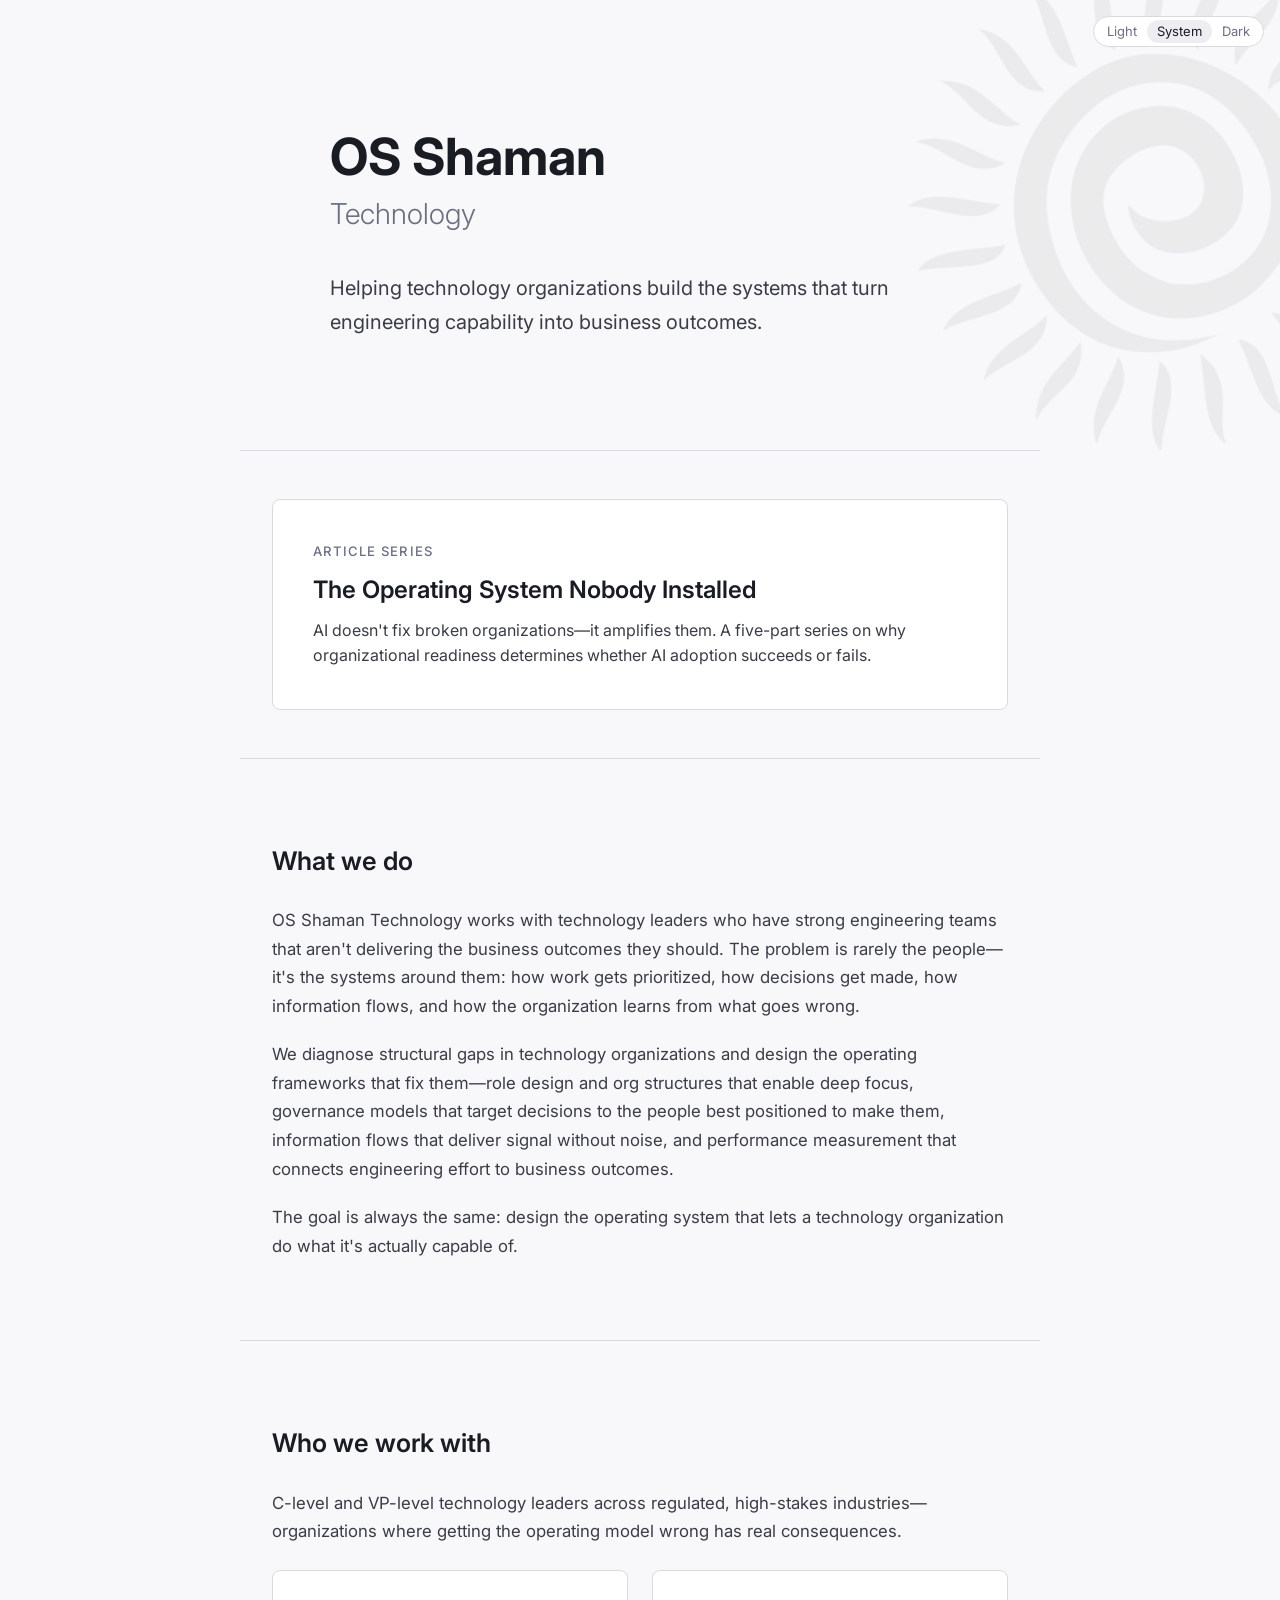
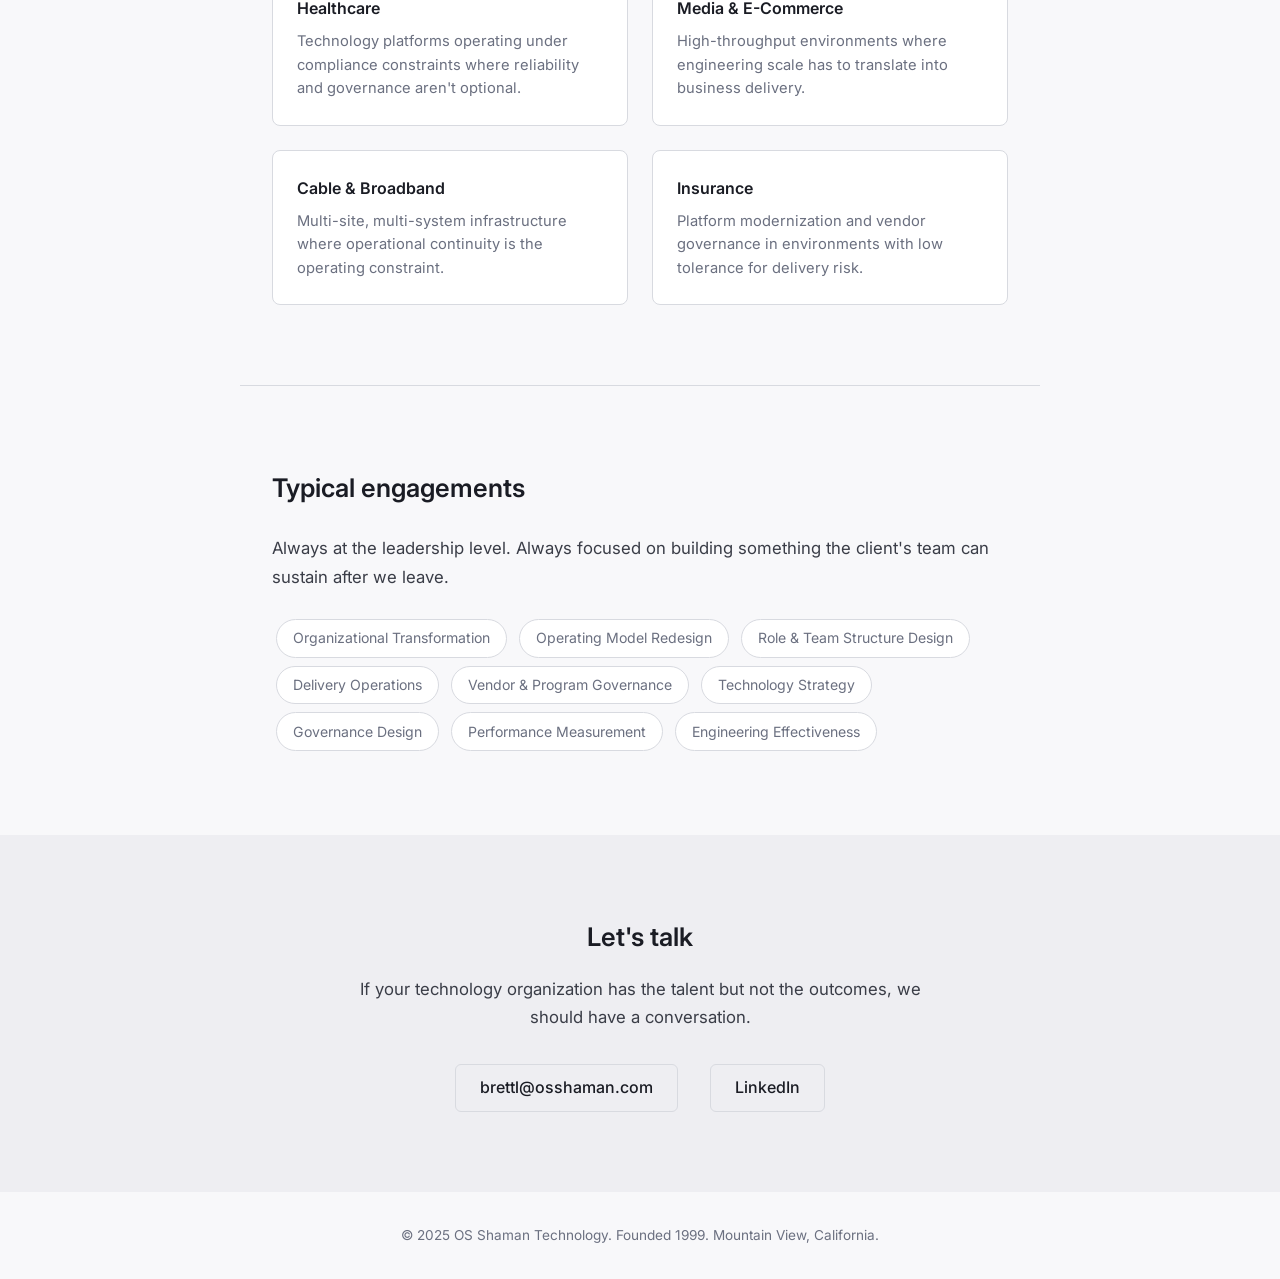
==== commit df071412: "Add GoatCounter analytics to all pages" ====
--- a/index.html
+++ b/index.html
@@ -108,5 +108,7 @@
     </footer>
 
     <script src="theme.js"></script>
+    <script data-goatcounter="https://osshaman.goatcounter.com/count"
+            async src="//gc.zgo.at/count.js"></script>
 </body>
 </html>
--- a/style.css
+++ b/style.css
@@ -210,11 +210,11 @@
 
 /* ── Hero ── */
 .hero {
-    min-height: 85vh;
+    min-height: 50vh;
     display: flex;
     align-items: center;
     justify-content: center;
-    padding: 4rem 2rem;
+    padding: 3rem 2rem 2rem;
     position: relative;
     overflow: hidden;
 }
@@ -222,10 +222,10 @@
 .hero-bg {
     position: absolute;
     right: -10%;
-    top: 50%;
+    top: 45%;
     transform: translateY(-50%);
-    width: 600px;
-    height: 600px;
+    width: 500px;
+    height: 500px;
     opacity: 0.06;
     pointer-events: none;
 }
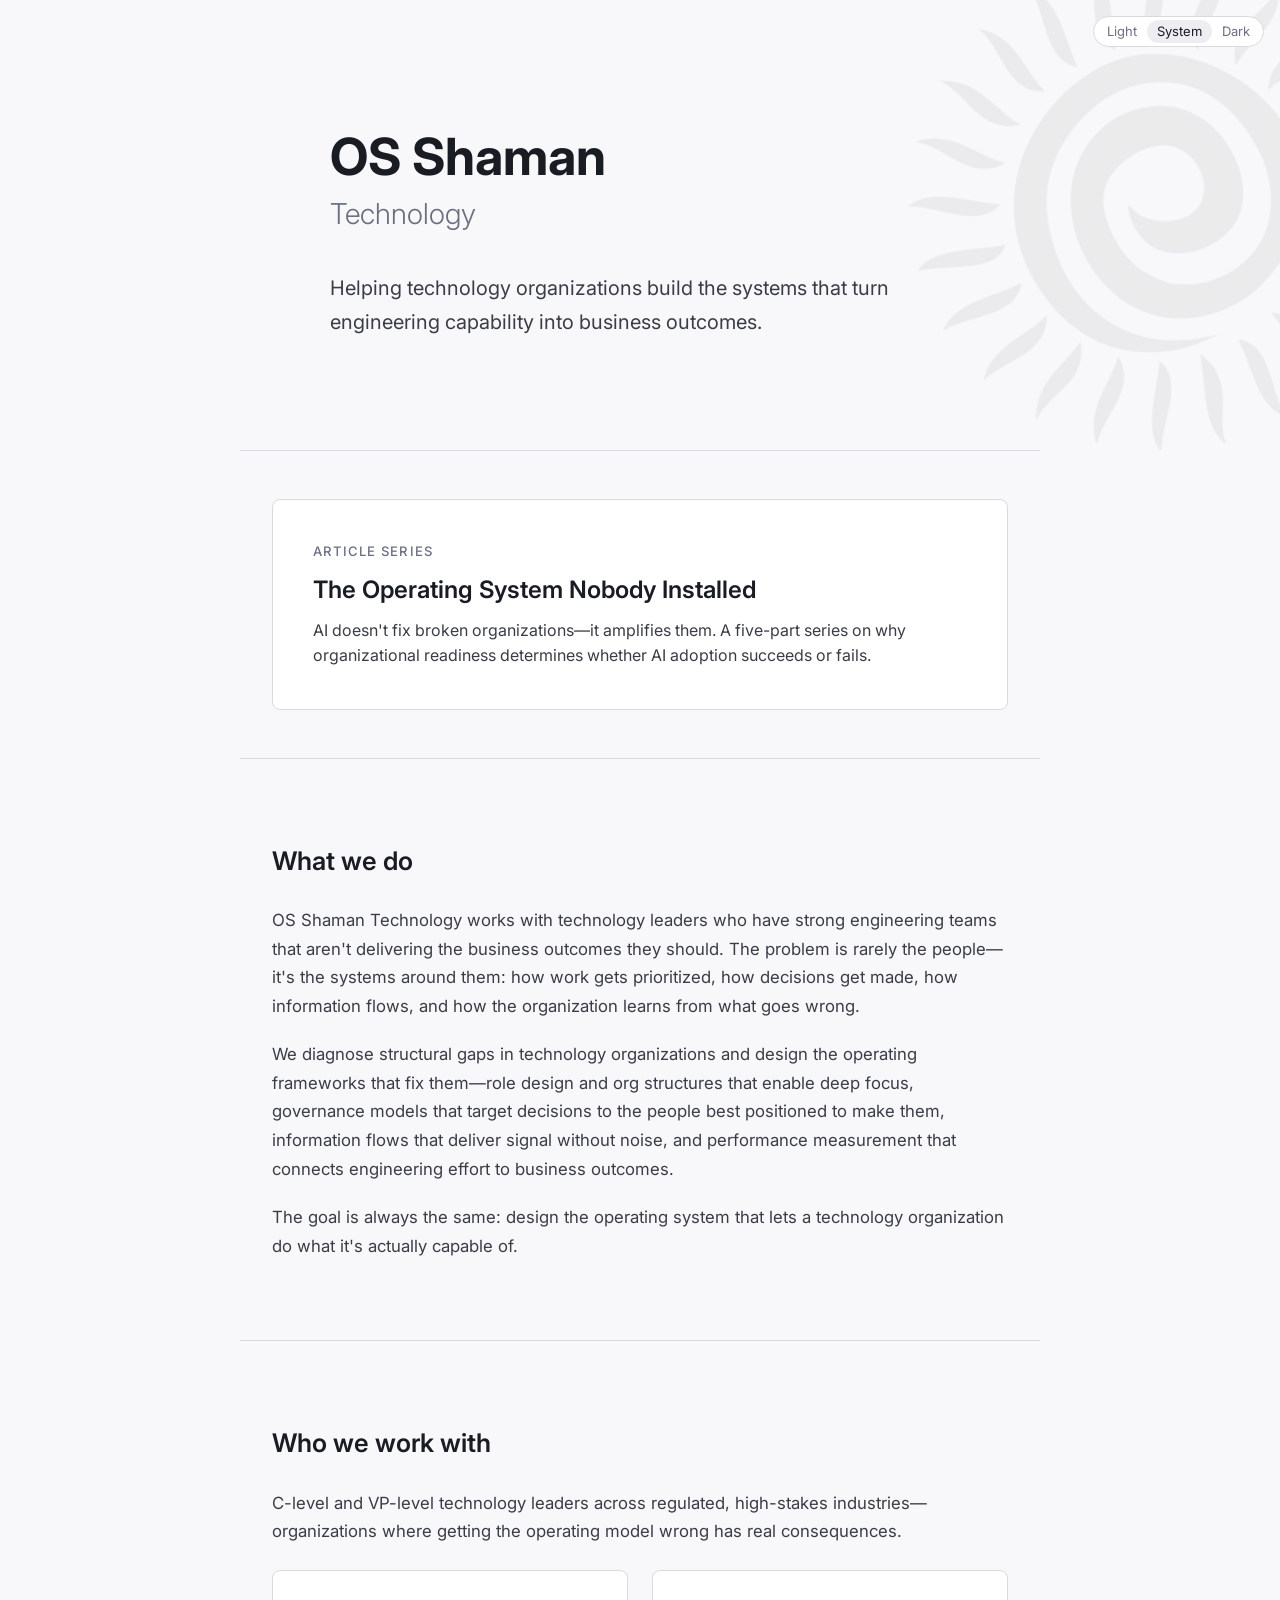
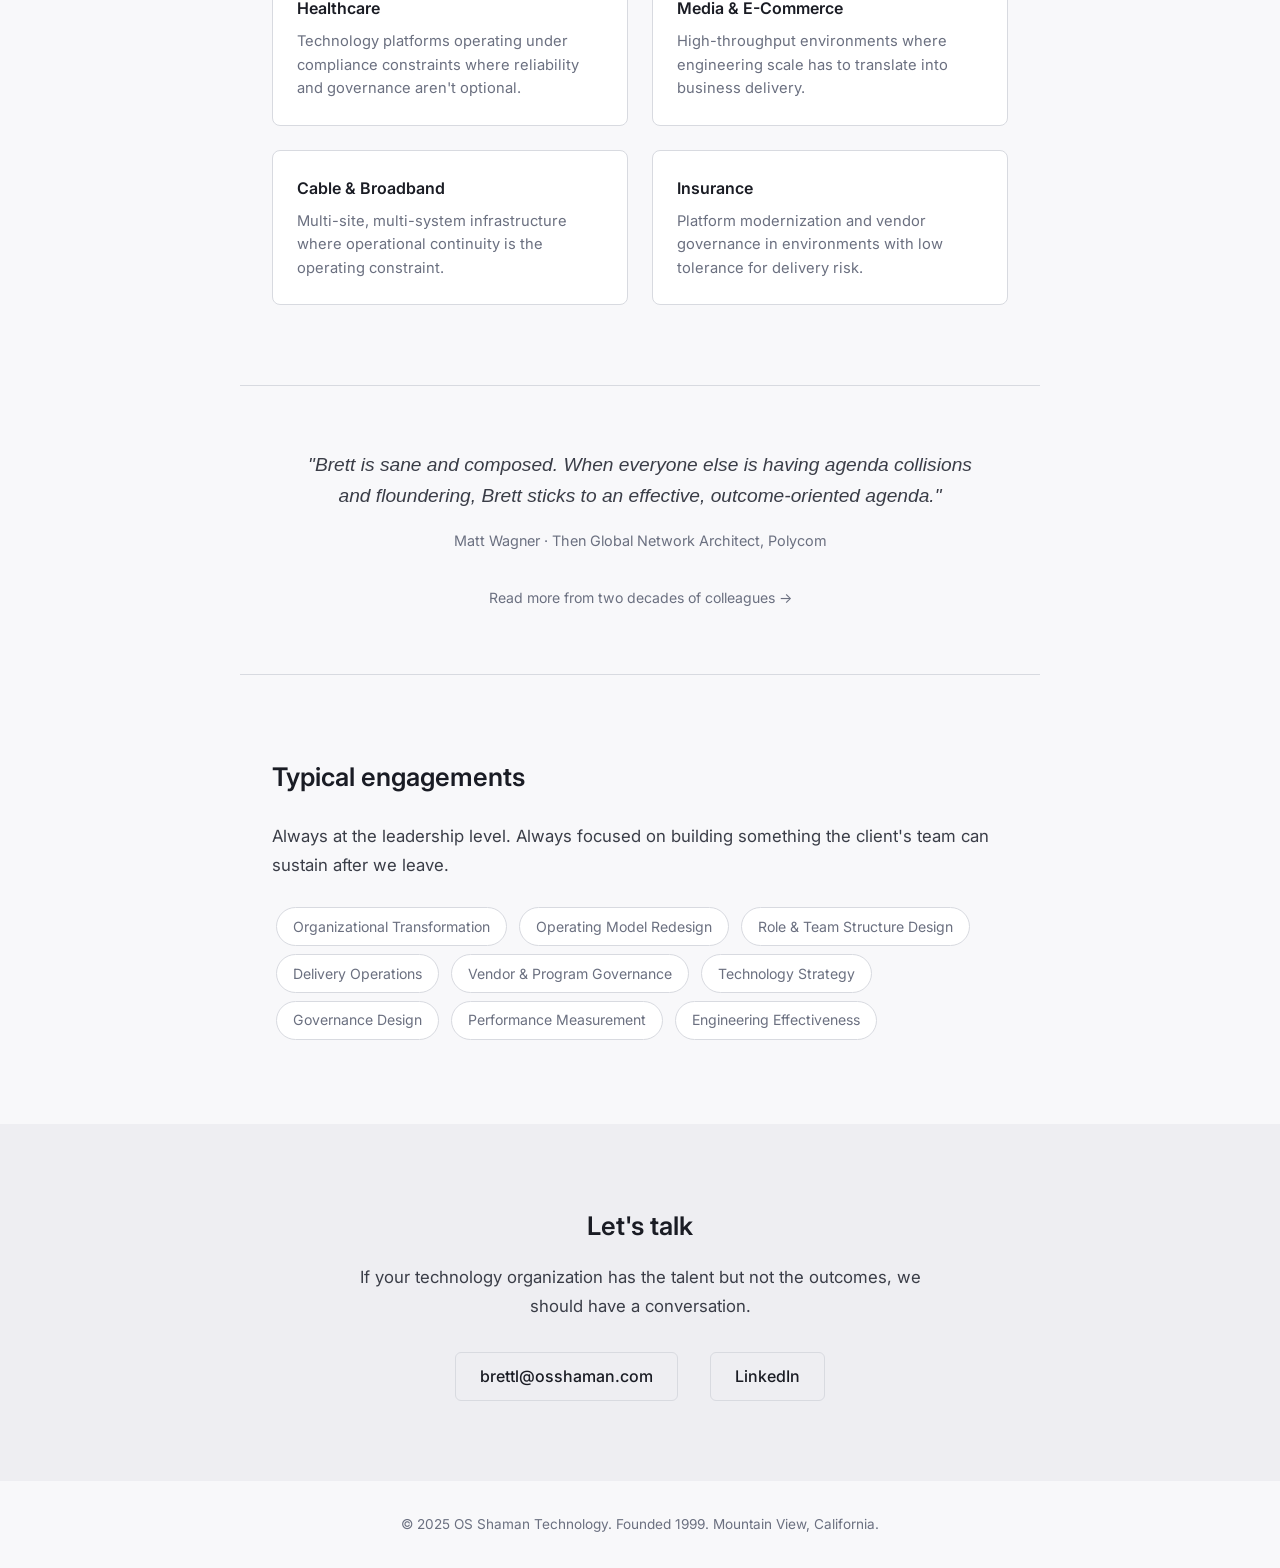
==== commit d9970553: "Add testimonials page and homepage rotator" ====
--- a/index.html
+++ b/index.html
@@ -74,6 +74,43 @@
 
     <hr class="divider">
 
+    <!-- Testimonials rotator -->
+    <section class="testimonial-rotator" aria-label="Testimonials">
+        <div class="testimonial-rotator-track">
+            <figure class="testimonial-rotator-item active">
+                <blockquote class="testimonial-rotator-quote">
+                    <p>"Brett is sane and composed. When everyone else is having agenda collisions and floundering, Brett sticks to an effective, outcome-oriented agenda."</p>
+                </blockquote>
+                <figcaption class="testimonial-rotator-attribution">
+                    Matt Wagner &middot; Then Global Network Architect, Polycom
+                </figcaption>
+            </figure>
+
+            <figure class="testimonial-rotator-item">
+                <blockquote class="testimonial-rotator-quote">
+                    <p>"A business person first and a tech guy second. He really understands how to use technology to run a business."</p>
+                </blockquote>
+                <figcaption class="testimonial-rotator-attribution">
+                    Chris Brubaker &middot; Then a colleague at Habeas
+                </figcaption>
+            </figure>
+
+            <figure class="testimonial-rotator-item">
+                <blockquote class="testimonial-rotator-quote">
+                    <p>"The changes we were able to implement over the last two years would not have been as fast, nor as effective without Brett's assistance."</p>
+                </blockquote>
+                <figcaption class="testimonial-rotator-attribution">
+                    David King &middot; Senior Director of Technology, Electronic Arts
+                </figcaption>
+            </figure>
+        </div>
+        <p class="testimonial-rotator-link">
+            <a href="testimonials/index.html">Read more from two decades of colleagues &rarr;</a>
+        </p>
+    </section>
+
+    <hr class="divider">
+
     <!-- Typical Engagements -->
     <section class="section">
         <h2 class="section-title">Typical engagements</h2>
@@ -108,6 +145,22 @@
     </footer>
 
     <script src="theme.js"></script>
+    <script>
+        // Testimonial rotator — fades between quotes every 8 seconds.
+        // Respects prefers-reduced-motion: when set, rotation is disabled and
+        // the first quote is shown statically (CSS also removes the fade).
+        (function() {
+            var items = document.querySelectorAll('.testimonial-rotator-item');
+            if (items.length <= 1) return;
+            if (window.matchMedia && window.matchMedia('(prefers-reduced-motion: reduce)').matches) return;
+            var i = 0;
+            setInterval(function() {
+                items[i].classList.remove('active');
+                i = (i + 1) % items.length;
+                items[i].classList.add('active');
+            }, 8000);
+        })();
+    </script>
     <script data-goatcounter="https://osshaman.goatcounter.com/count"
             async src="//gc.zgo.at/count.js"></script>
 </body>
--- a/style.css
+++ b/style.css
@@ -703,6 +703,153 @@
 
 
 /* ═══════════════════════════════════════════════════
+   Testimonials page
+   ═══════════════════════════════════════════════════ */
+
+.testimonials-header {
+    max-width: 800px;
+    margin: 0 auto;
+    padding: 3rem 2rem 1rem;
+}
+
+.testimonials-title {
+    font-size: 2.4rem;
+    font-weight: 700;
+    color: var(--text-heading);
+    line-height: 1.2;
+    margin-bottom: 1rem;
+}
+
+.testimonials-subtitle {
+    font-size: 1.08rem;
+    color: var(--text-primary);
+    line-height: 1.7;
+    max-width: 680px;
+    margin-bottom: 1rem;
+}
+
+.testimonial-section {
+    max-width: 800px;
+    margin: 0 auto;
+    padding: 3.5rem 2rem;
+}
+
+.testimonial-section .section-title {
+    margin-bottom: 2rem;
+}
+
+.testimonial-card {
+    padding: 1.75rem 2rem;
+    background: var(--bg-card);
+    border: 1px solid var(--border);
+    border-radius: 8px;
+    margin-bottom: 1.25rem;
+}
+
+.testimonial-card:last-child {
+    margin-bottom: 0;
+}
+
+.testimonial-quote p {
+    font-size: 1.02rem;
+    line-height: 1.7;
+    color: var(--text-primary);
+    font-style: italic;
+    margin-bottom: 1.1rem;
+}
+
+.testimonial-attribution {
+    font-size: 0.92rem;
+    line-height: 1.5;
+    color: var(--text-muted);
+    font-style: normal;
+}
+
+.testimonial-name {
+    display: block;
+    color: var(--text-heading);
+    font-weight: 600;
+    font-size: 0.98rem;
+}
+
+.testimonial-role {
+    display: block;
+    font-size: 0.88rem;
+    margin-top: 0.15rem;
+}
+
+
+/* ═══════════════════════════════════════════════════
+   Homepage testimonial rotator
+   ═══════════════════════════════════════════════════ */
+
+.testimonial-rotator {
+    max-width: 800px;
+    margin: 0 auto;
+    padding: 4rem 2rem;
+}
+
+.testimonial-rotator-track {
+    display: grid;
+}
+
+.testimonial-rotator-item {
+    grid-column: 1;
+    grid-row: 1;
+    opacity: 0;
+    transition: opacity 0.8s ease-in-out;
+    pointer-events: none;
+    margin: 0;
+}
+
+.testimonial-rotator-item.active {
+    opacity: 1;
+    pointer-events: auto;
+}
+
+.testimonial-rotator-quote p {
+    font-size: 1.2rem;
+    line-height: 1.6;
+    color: var(--text-primary);
+    font-style: italic;
+    text-align: center;
+    margin-bottom: 1.1rem;
+    max-width: 680px;
+    margin-left: auto;
+    margin-right: auto;
+}
+
+.testimonial-rotator-attribution {
+    font-size: 0.9rem;
+    color: var(--text-muted);
+    text-align: center;
+    font-style: normal;
+}
+
+.testimonial-rotator-link {
+    margin-top: 2rem;
+    text-align: center;
+    font-size: 0.88rem;
+}
+
+.testimonial-rotator-link a {
+    color: var(--text-muted);
+    text-decoration: none;
+    transition: color 0.2s;
+}
+
+.testimonial-rotator-link a:hover {
+    color: var(--text-heading);
+}
+
+@media (prefers-reduced-motion: reduce) {
+    .testimonial-rotator-item {
+        transition: none;
+    }
+}
+
+
+/* ═══════════════════════════════════════════════════
    Responsive
    ═══════════════════════════════════════════════════ */
 
@@ -727,7 +874,7 @@
     .section-title {
         font-size: 1.35rem;
     }
-    .article-title, .series-title {
+    .article-title, .series-title, .testimonials-title {
         font-size: 1.8rem;
     }
     .article-header-graphic {
@@ -741,6 +888,15 @@
     }
     .article-nav .next {
         text-align: left;
+    }
+    .testimonial-card {
+        padding: 1.5rem 1.5rem;
+    }
+    .testimonial-rotator-quote p {
+        font-size: 1.05rem;
+    }
+    .testimonial-rotator {
+        padding: 3rem 1.5rem;
     }
 }
 
@@ -755,10 +911,13 @@
         flex-direction: column;
         align-items: center;
     }
-    .article-title, .series-title {
+    .article-title, .series-title, .testimonials-title {
         font-size: 1.5rem;
     }
     .article-body p {
         font-size: 1rem;
     }
-}
+    .testimonial-quote p {
+        font-size: 0.98rem;
+    }
+}
